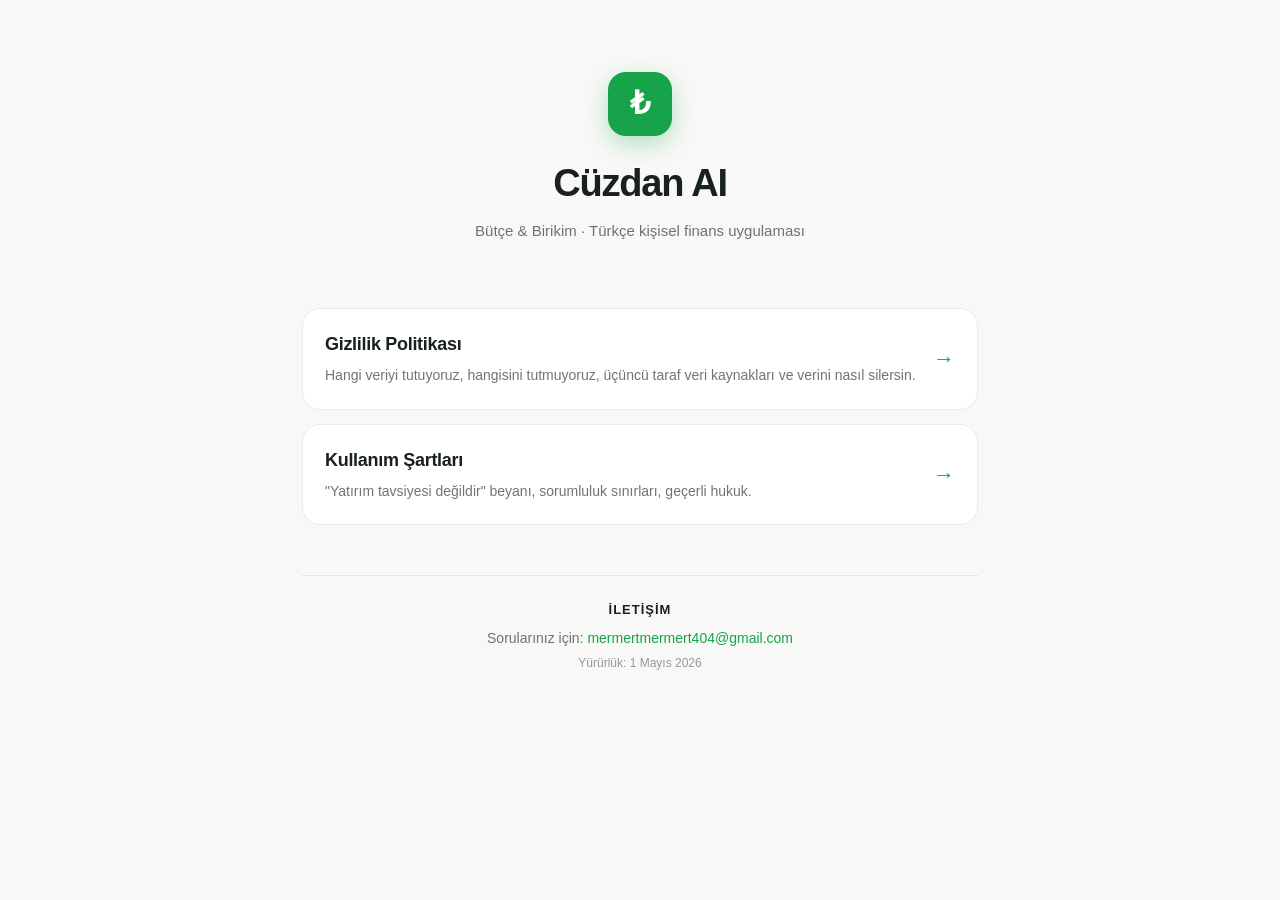
==== index.html @ 9c5469f2 "Initial: Cüzdan AI gizlilik politikası ve kullanım şartları" ====
<!DOCTYPE html>
<html lang="tr">
<head>
  <meta charset="UTF-8">
  <meta name="viewport" content="width=device-width, initial-scale=1.0">
  <title>Cüzdan AI: Bütçe & Birikim — Yasal Bilgiler</title>
  <meta name="description" content="Cüzdan AI: Bütçe & Birikim uygulamasının gizlilik politikası ve kullanım şartları.">
  <link rel="stylesheet" href="style.css">
</head>
<body>
  <main class="container">
    <header class="hero">
      <div class="brand-dot">₺</div>
      <h1>Cüzdan AI</h1>
      <p class="tagline">Bütçe &amp; Birikim · Türkçe kişisel finans uygulaması</p>
    </header>

    <section class="links">
      <a class="card" href="privacy.html">
        <h2>Gizlilik Politikası</h2>
        <p>Hangi veriyi tutuyoruz, hangisini tutmuyoruz, üçüncü taraf veri kaynakları ve verini nasıl silersin.</p>
        <span class="arrow">→</span>
      </a>
      <a class="card" href="terms.html">
        <h2>Kullanım Şartları</h2>
        <p>"Yatırım tavsiyesi değildir" beyanı, sorumluluk sınırları, geçerli hukuk.</p>
        <span class="arrow">→</span>
      </a>
    </section>

    <section class="contact">
      <h3>İletişim</h3>
      <p>Sorularınız için: <a href="mailto:mermertmermert404@gmail.com">mermertmermert404@gmail.com</a></p>
      <p class="version">Yürürlük: 1 Mayıs 2026</p>
    </section>
  </main>
</body>
</html>
---- style.css ----
:root {
  --bg: #0F1410;
  --bg-elev: #161B17;
  --border: rgba(255, 255, 255, 0.08);
  --text: #ECEFEC;
  --text-muted: rgba(236, 239, 236, 0.62);
  --primary: #16A34A;
  --primary-deep: #0F7B36;
  --gold: #F59E0B;
  --danger: #EF4444;
}

@media (prefers-color-scheme: light) {
  :root {
    --bg: #F8F9F7;
    --bg-elev: #FFFFFF;
    --border: rgba(0, 0, 0, 0.08);
    --text: #18211C;
    --text-muted: rgba(24, 33, 28, 0.62);
  }
}

* { box-sizing: border-box; }

html, body {
  margin: 0;
  padding: 0;
  background: var(--bg);
  color: var(--text);
  font-family: -apple-system, BlinkMacSystemFont, 'Segoe UI', Roboto, 'Helvetica Neue', sans-serif;
  font-size: 16px;
  line-height: 1.55;
  -webkit-font-smoothing: antialiased;
}

a { color: var(--primary); text-decoration: none; }
a:hover { text-decoration: underline; }

.container {
  max-width: 720px;
  margin: 0 auto;
  padding: 48px 22px 80px;
}

/* Header */
.hero { text-align: center; padding: 24px 0 36px; }
.brand-dot {
  width: 64px; height: 64px;
  border-radius: 18px;
  background: var(--primary);
  margin: 0 auto 18px;
  display: flex; align-items: center; justify-content: center;
  color: #fff; font-size: 32px; font-weight: 900;
  box-shadow: 0 8px 24px rgba(22, 163, 74, 0.3);
}
.hero h1 { font-size: 38px; margin: 0 0 6px; letter-spacing: -1.2px; font-weight: 900; }
.tagline { color: var(--text-muted); margin: 0; font-size: 15px; }

/* Index page link cards */
.links { display: grid; gap: 14px; margin: 30px 0 50px; }
.card {
  display: block;
  padding: 22px;
  border-radius: 18px;
  background: var(--bg-elev);
  border: 1px solid var(--border);
  color: var(--text);
  transition: transform 0.12s ease, border-color 0.12s ease;
  position: relative;
}
.card:hover {
  text-decoration: none;
  transform: translateY(-2px);
  border-color: var(--primary);
}
.card h2 { margin: 0 0 6px; font-size: 18px; letter-spacing: -0.3px; }
.card p { margin: 0; color: var(--text-muted); font-size: 14px; padding-right: 28px; }
.card .arrow {
  position: absolute; right: 22px; top: 50%; transform: translateY(-50%);
  color: var(--primary); font-size: 22px; font-weight: 900;
}

/* Contact / footer */
.contact {
  text-align: center;
  padding: 24px 0;
  border-top: 1px solid var(--border);
  color: var(--text-muted);
  font-size: 14px;
}
.contact h3 { color: var(--text); font-size: 13px; letter-spacing: 1px; text-transform: uppercase; margin: 0 0 8px; }
.contact p { margin: 4px 0; }
.version { font-size: 12px; opacity: 0.7; margin-top: 12px; }

/* Document pages */
.doc {
  background: var(--bg-elev);
  border: 1px solid var(--border);
  border-radius: 22px;
  padding: 32px 28px;
}
.doc .doc-back {
  display: inline-block;
  color: var(--text-muted);
  font-size: 13px;
  margin-bottom: 18px;
  font-weight: 700;
}
.doc h1 {
  font-size: 28px;
  letter-spacing: -0.6px;
  margin: 0 0 6px;
}
.doc .lead {
  color: var(--text-muted);
  font-size: 15px;
  margin-bottom: 28px;
}
.doc h2 {
  font-size: 17px;
  margin: 28px 0 8px;
  color: var(--text);
  letter-spacing: -0.2px;
}
.doc p, .doc li { font-size: 14.5px; line-height: 1.65; color: var(--text-muted); }
.doc ul { padding-left: 22px; }
.doc strong { color: var(--text); }
.doc .updated {
  margin-top: 36px;
  padding-top: 18px;
  border-top: 1px solid var(--border);
  font-size: 12px;
  color: var(--text-muted);
}
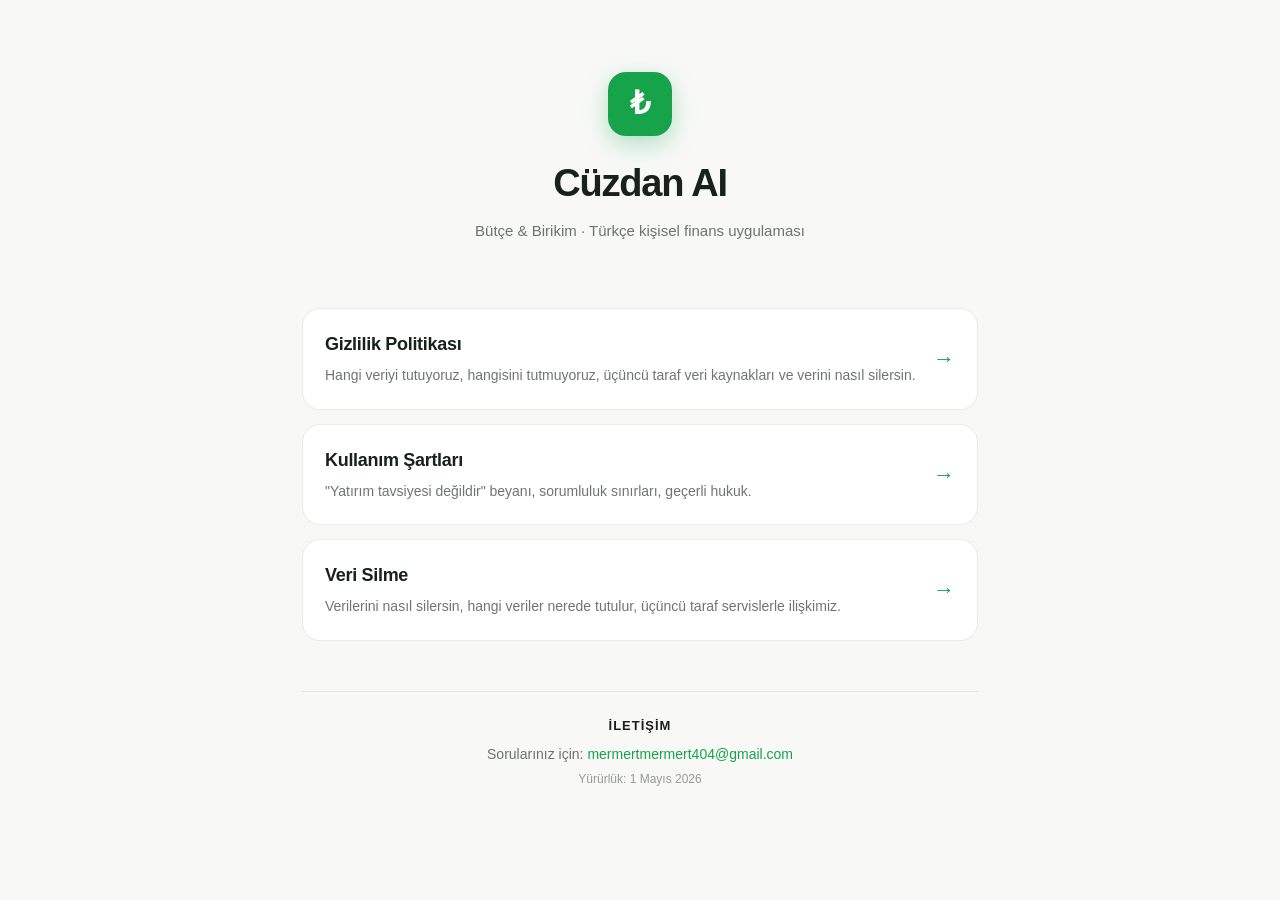
==== commit 6919a0be: "Add data-deletion page (Play Console requirement)" ====
--- a/index.html
+++ b/index.html
@@ -26,6 +26,11 @@
         <p>"Yatırım tavsiyesi değildir" beyanı, sorumluluk sınırları, geçerli hukuk.</p>
         <span class="arrow">→</span>
       </a>
+      <a class="card" href="data-deletion.html">
+        <h2>Veri Silme</h2>
+        <p>Verilerini nasıl silersin, hangi veriler nerede tutulur, üçüncü taraf servislerle ilişkimiz.</p>
+        <span class="arrow">→</span>
+      </a>
     </section>
 
     <section class="contact">
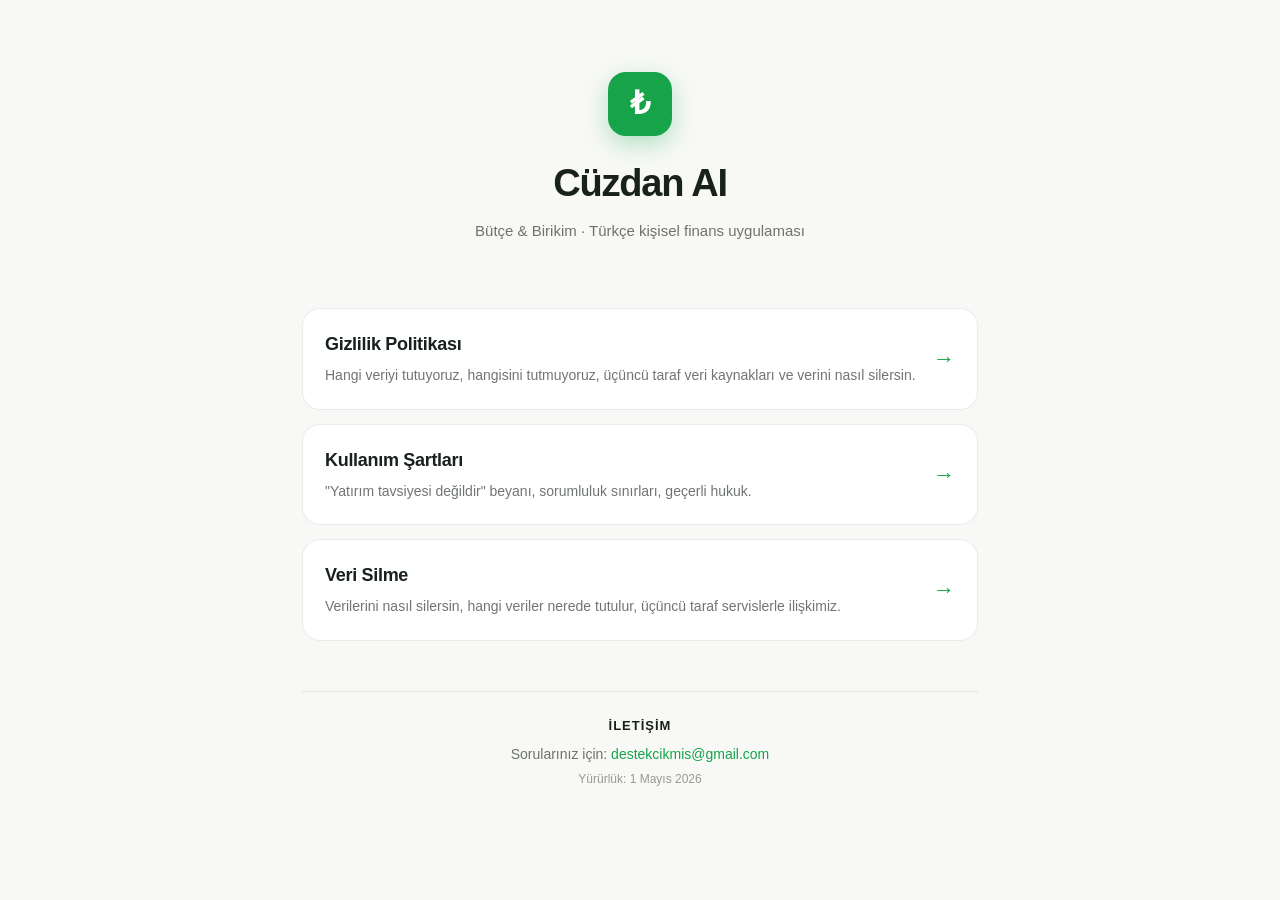
==== commit 579dbde9: "Update support email to destekcikmis@gmail.com" ====
--- a/index.html
+++ b/index.html
@@ -35,7 +35,7 @@
 
     <section class="contact">
       <h3>İletişim</h3>
-      <p>Sorularınız için: <a href="mailto:mermertmermert404@gmail.com">mermertmermert404@gmail.com</a></p>
+      <p>Sorularınız için: <a href="mailto:destekcikmis@gmail.com">destekcikmis@gmail.com</a></p>
       <p class="version">Yürürlük: 1 Mayıs 2026</p>
     </section>
   </main>
